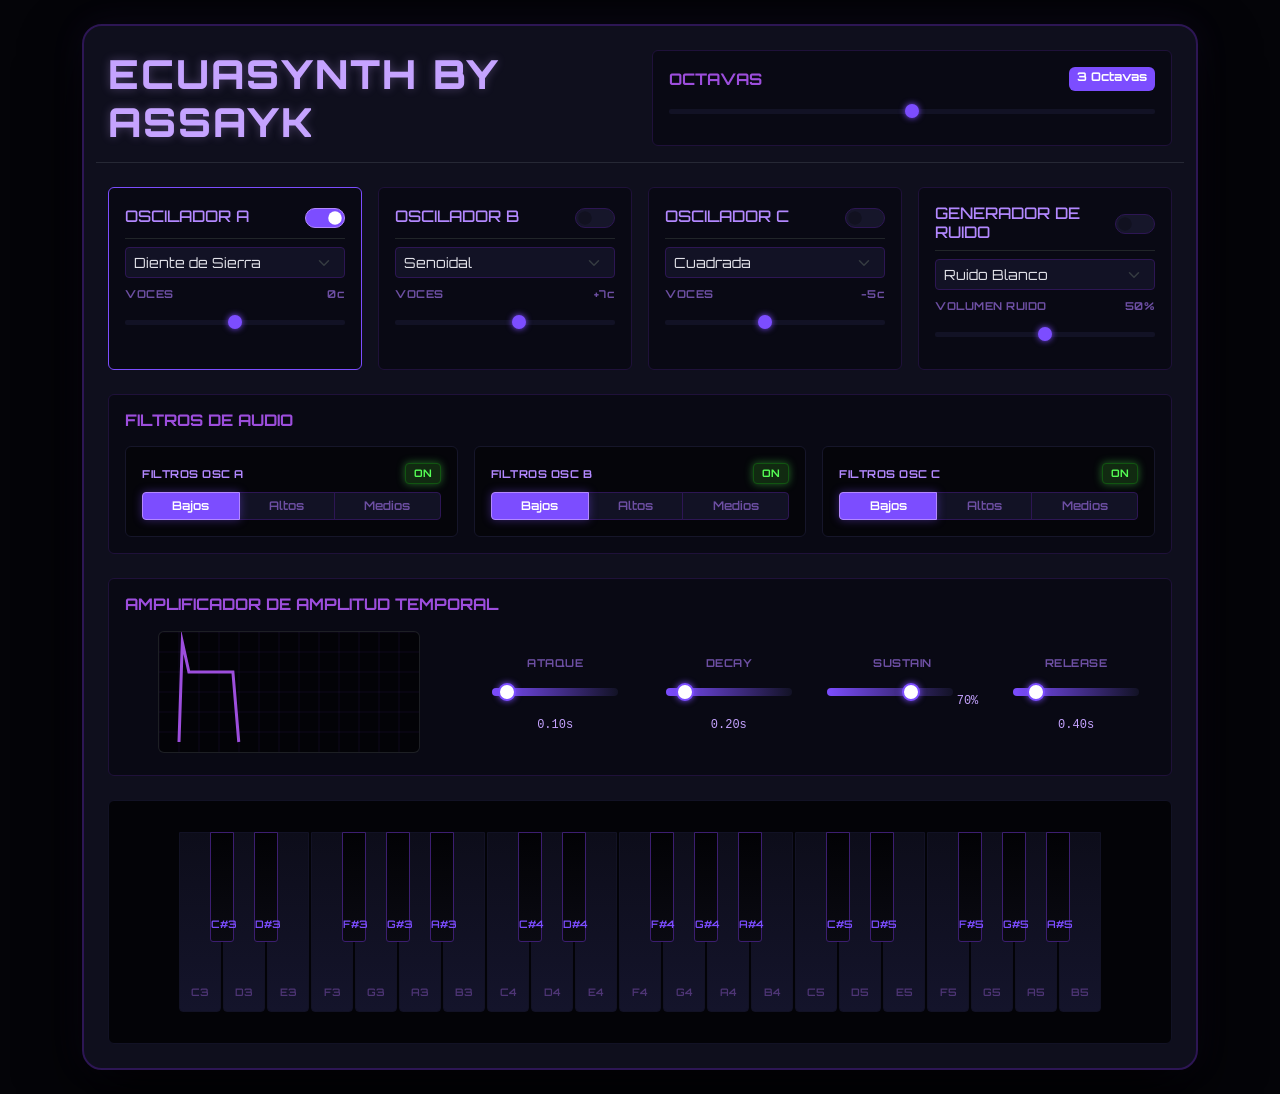
==== index.html @ 2e922043 "Rename main.html to index.html" ====
<!DOCTYPE html>
<html lang="es">
<head>
    <meta charset="UTF-8">
    <meta name="viewport" content="width=device-width, initial-scale=1.0">
    <title>Sintetizador Cyber-Synth Modular Pro</title>
    <link href="https://cdn.jsdelivr.net/npm/bootstrap@5.3.2/dist/css/bootstrap.min.css" rel="stylesheet">
    <link href="https://fonts.googleapis.com/css2?family=Orbitron:wght@400;600;800&display=swap" rel="stylesheet">
    <link rel="stylesheet" href="styles.css">
    <script src="script.js" defer></script>
</head>
<body>

    <div class="container my-4">
        <div class="synth-master-panel p-4">
            
            <header class="row align-items-center mb-4 pb-3 border-bottom border-secondary border-opacity-25">
                <div class="col-md-6 text-center text-md-start">
                    <h1 class="synth-title m-0">ECUASYNTH BY ASSAYK</h1>
                </div>
                <div class="col-md-6 mt-3 mt-md-0">
                    <div class="octave-selector-box p-3 rounded">
                        <label for="octaveSlider" class="form-label text-purple fw-bold d-flex justify-content-between">
                            <span>OCTAVAS</span>
                            <span id="octaveDisplay" class="badge bg-purple">3 Octavas</span>
                        </label>
                        <input type="range" class="form-range custom-slider" id="octaveSlider" min="1" max="5" value="3" step="1">
                    </div>
                </div>
            </header>

            <div class="row g-3 mb-4">
                <div class="col-xl-3 col-md-6">
                    <div class="osc-section p-3 rounded h-100 active" id="section-A">
                        <div class="d-flex justify-content-between align-items-center mb-2 pb-2 border-bottom border-dark">
                            <h2 class="h6 text-purple-light m-0">OSCILADOR A</h2>
                            <div class="form-check form-switch custom-switch">
                                <input class="form-check-input" type="checkbox" id="btnToggleA" checked>
                            </div>
                        </div>
                        <div class="mb-2">
                            <select id="waveTypeA" class="form-select form-select-sm custom-select">
                                <option value="sine">Senoidal</option>
                                <option value="triangle">Triangular</option>
                                <option value="sawtooth" selected>Diente de Sierra</option>
                                <option value="square">Cuadrada</option>
                            </select>
                        </div>
                        <div>
                            <label class="form-label text-muted-purple micro-label d-flex justify-content-between">
                                <span>VOCES</span> <span id="detuneDisplayA">0c</span>
                            </label>
                            <input type="range" class="form-range custom-slider" id="detuneSliderA" min="-50" max="50" value="0" step="1">
                        </div>
                    </div>
                </div>

                <div class="col-xl-3 col-md-6">
                    <div class="osc-section p-3 rounded h-100" id="section-B">
                        <div class="d-flex justify-content-between align-items-center mb-2 pb-2 border-bottom border-dark">
                            <h2 class="h6 text-purple-light m-0">OSCILADOR B</h2>
                            <div class="form-check form-switch custom-switch">
                                <input class="form-check-input" type="checkbox" id="btnToggleB">
                            </div>
                        </div>
                        <div class="mb-2">
                            <select id="waveTypeB" class="form-select form-select-sm custom-select">
                                <option value="sine" selected>Senoidal</option>
                                <option value="triangle">Triangular</option>
                                <option value="sawtooth">Diente de Sierra</option>
                                <option value="square">Cuadrada</option>
                            </select>
                        </div>
                        <div>
                            <label class="form-label text-muted-purple micro-label d-flex justify-content-between">
                                <span>VOCES</span> <span id="detuneDisplayB">+7c</span>
                            </label>
                            <input type="range" class="form-range custom-slider" id="detuneSliderB" min="-50" max="50" value="7" step="1">
                        </div>
                    </div>
                </div>

                <div class="col-xl-3 col-md-6">
                    <div class="osc-section p-3 rounded h-100" id="section-C">
                        <div class="d-flex justify-content-between align-items-center mb-2 pb-2 border-bottom border-dark">
                            <h2 class="h6 text-purple-light m-0">OSCILADOR C</h2>
                            <div class="form-check form-switch custom-switch">
                                <input class="form-check-input" type="checkbox" id="btnToggleC">
                            </div>
                        </div>
                        <div class="mb-2">
                            <select id="waveTypeC" class="form-select form-select-sm custom-select">
                                <option value="sine">Senoidal</option>
                                <option value="triangle">Triangular</option>
                                <option value="sawtooth">Diente de Sierra</option>
                                <option value="square" selected>Cuadrada</option>
                            </select>
                        </div>
                        <div>
                            <label class="form-label text-muted-purple micro-label d-flex justify-content-between">
                                <span>VOCES</span> <span id="detuneDisplayC">-5c</span>
                            </label>
                            <input type="range" class="form-range custom-slider" id="detuneSliderC" min="-50" max="50" value="-5" step="1">
                        </div>
                    </div>
                </div>

                <div class="col-xl-3 col-md-6">
                    <div class="osc-section p-3 rounded h-100" id="section-Noise">
                        <div class="d-flex justify-content-between align-items-center mb-2 pb-2 border-bottom border-dark">
                            <h2 class="h6 text-purple-light m-0">GENERADOR DE RUIDO</h2>
                            <div class="form-check form-switch custom-switch">
                                <input class="form-check-input" type="checkbox" id="btnToggleNoise">
                            </div>
                        </div>
                        <div class="mb-2">
                            <select id="noiseType" class="form-select form-select-sm custom-select">
                                <option value="white">Ruido Blanco</option>
                                <option value="pink">Ruido Rosa</option>
                            </select>
                        </div>
                        <div>
                            <label class="form-label text-muted-purple micro-label d-flex justify-content-between">
                                <span>VOLUMEN RUIDO</span> <span id="noiseVolDisplay">50%</span>
                            </label>
                            <input type="range" class="form-range custom-slider" id="noiseVolume" min="0" max="1" value="0.5" step="0.01">
                        </div>
                    </div>
                </div>
            </div>

            <div class="row g-3 mb-4">
                <div class="col-12">
                    <div class="modules-wrapper p-3 rounded">
                        <h3 class="h6 text-purple fw-bold mb-3 text-uppercase letter-spacing-1">Filtros de Audio</h3>
                        <div class="row g-3">
                            <div class="col-md-4">
                                <div class="filter-card p-3 rounded text-center">
                                    <div class="d-flex justify-content-between align-items-center mb-2">
                                        <span class="micro-label text-purple-light">FILTROS OSC A</span>
                                        <button type="button" class="btn btn-xs filter-toggle active" id="pwrFiltroA">ON</button>
                                    </div>
                                    <div class="btn-group w-100" role="group">
                                        <button type="button" class="btn btn-sm btn-filter active" id="fltA-lp">Bajos</button>
                                        <button type="button" class="btn btn-sm btn-filter" id="fltA-hp">Altos</button>
                                        <button type="button" class="btn btn-sm btn-filter" id="fltA-bp">Medios</button>
                                    </div>
                                </div>
                            </div>
                            <div class="col-md-4">
                                <div class="filter-card p-3 rounded text-center">
                                    <div class="d-flex justify-content-between align-items-center mb-2">
                                        <span class="micro-label text-purple-light">FILTROS OSC B</span>
                                        <button type="button" class="btn btn-xs filter-toggle active" id="pwrFiltroB">ON</button>
                                    </div>
                                    <div class="btn-group w-100" role="group">
                                        <button type="button" class="btn btn-sm btn-filter active" id="fltB-lp">Bajos</button>
                                        <button type="button" class="btn btn-sm btn-filter" id="fltB-hp">Altos</button>
                                        <button type="button" class="btn btn-sm btn-filter" id="fltB-bp">Medios</button>
                                    </div>
                                </div>
                            </div>
                            <div class="col-md-4">
                                <div class="filter-card p-3 rounded text-center">
                                    <div class="d-flex justify-content-between align-items-center mb-2">
                                        <span class="micro-label text-purple-light">FILTROS OSC C</span>
                                        <button type="button" class="btn btn-xs filter-toggle active" id="pwrFiltroC">ON</button>
                                    </div>
                                    <div class="btn-group w-100" role="group">
                                        <button type="button" class="btn btn-sm btn-filter active" id="fltC-lp">Bajos</button>
                                        <button type="button" class="btn btn-sm btn-filter" id="fltC-hp">Altos</button>
                                        <button type="button" class="btn btn-sm btn-filter" id="fltC-bp">Medios</button>
                                    </div>
                                </div>
                            </div>
                        </div>
                    </div>
                </div>
            </div>

            <div class="row g-3 mb-4">
                <div class="col-12">
                    <div class="modules-wrapper p-3 rounded">
                        <h3 class="h6 text-purple fw-bold mb-3 text-uppercase letter-spacing-1">Amplificador de Amplitud Temporal</h3>
                        <div class="row align-items-center">
                            <div class="col-md-4 text-center">
                                <canvas id="adsrCanvas" width="260" height="120" class="rounded border border-secondary border-opacity-25 bg-black-synth"></canvas>
                            </div>
                            <div class="col-md-8">
                                <div class="row g-3 text-center">
                                    <div class="col-3">
                                        <label for="adsrAttack" class="micro-label d-block text-muted-purple mb-1">ATAQUE</label>
                                        <input type="range" class="form-range knob-slider" id="adsrAttack" min="0" max="2" value="0.1" step="0.01">
                                        <span id="displayAttack" class="small-val">0.10s</span>
                                    </div>
                                    <div class="col-3">
                                        <label for="adsrDecay" class="micro-label d-block text-muted-purple mb-1">DECAY</label>
                                        <input type="range" class="form-range knob-slider" id="adsrDecay" min="0.01" max="2" value="0.2" step="0.01">
                                        <span id="displayDecay" class="small-val">0.20s</span>
                                    </div>
                                    <div class="col-3">
                                        <label for="adsrSustain" class="micro-label d-block text-muted-purple mb-1">SUSTAIN</label>
                                        <input type="range" class="form-range knob-slider" id="adsrSustain" min="0" max="1" value="0.7" step="0.01">
                                        <span id="displaySustain" class="small-val">70%</span>
                                    </div>
                                    <div class="col-3">
                                        <label for="adsrRelease" class="micro-label d-block text-muted-purple mb-1">RELEASE</label>
                                        <input type="range" class="form-range knob-slider" id="adsrRelease" min="0.01" max="3" value="0.4" step="0.01">
                                        <span id="displayRelease" class="small-val">0.40s</span>
                                    </div>
                                </div>
                            </div>
                        </div>
                    </div>
                </div>
            </div>

            <div class="piano-wrapper p-3 rounded">
                <div id="pianoContainer" class="piano-keys d-flex justify-content-center"></div>
            </div>

        </div>
    </div>

</body>
</html>
---- styles.css ----
body {
    background-color: #040408;
    color: #e2e2e9;
    font-family: 'Orbitron', sans-serif;
}

.synth-master-panel {
    background: #0f0f1d;
    border: 2px solid #2d1654;
    border-radius: 20px;
    box-shadow: 0 25px 60px rgba(0, 0, 0, 0.9), 0 0 35px rgba(124, 77, 255, 0.08);
}

.synth-title {
    color: #c5a3ff;
    letter-spacing: 2px;
    font-weight: 800;
    text-shadow: 0 0 10px rgba(197, 163, 255, 0.3);
}

.octave-selector-box, .osc-section, .modules-wrapper {
    background-color: #090914;
    border: 1px solid #1f113a;
}

.osc-section { transition: border-color 0.3s; }
.osc-section.active { border-color: #7c4dff; }

.text-purple { color: #9d4edd; }
.text-purple-light { color: #b388ff; }
.text-muted-purple { color: #6d4fa3; }
.bg-purple { background-color: #7c4dff; }

.micro-label { font-size: 0.68rem; font-weight: bold; letter-spacing: 0.5px; }
.small-val { font-size: 0.75rem; color: #c5a3ff; font-family: monospace; }

.custom-select {
    background-color: #121225;
    color: #e2e2e9;
    border: 1px solid #2d1654;
}

.custom-slider::-webkit-slider-runnable-track { background: #121225; height: 5px; border-radius: 2px; }
.custom-slider::-webkit-slider-thumb { background: #7c4dff; box-shadow: 0 0 6px #7c4dff; margin-top: -5px; height: 14px; width: 14px; }

.custom-switch .form-check-input { background-color: #16162a; border-color: #2d1654; height: 20px; width: 40px; }
.custom-switch .form-check-input:checked { background-color: #7c4dff; border-color: #b388ff; }

.filter-card { background-color: #05050a; border: 1px solid #16162a; }
.btn-filter {
    background-color: #121225;
    color: #6d4fa3;
    border: 1px solid #2d1654;
    font-weight: 600;
    font-size: 0.75rem;
}
.btn-filter:hover { background-color: #1a1a35; color: #b388ff; }
.btn-filter.active {
    background-color: #7c4dff;
    color: #fff;
    border-color: #b388ff;
    box-shadow: 0 0 10px rgba(124, 77, 255, 0.4);
}

/* ESTILO COMPONENTE NUEVO: BOTÓN DE ENCENDIDO/APAGADO DE FILTRO */
.filter-toggle {
    background-color: #2a1111;
    color: #ff5555;
    border: 1px solid #551111;
    font-size: 0.65rem;
    font-weight: bold;
    padding: 2px 8px;
    border-radius: 4px;
    transition: all 0.2s ease;
}
.filter-toggle.active {
    background-color: #112a11;
    color: #55ff55;
    border: 1px solid #115511;
    box-shadow: 0 0 8px rgba(85, 255, 85, 0.4);
}

.bg-black-synth { background-color: #030307; }
.knob-slider {
    -webkit-appearance: none;
    background: transparent;
    width: 80%;
    margin: 5px auto;
}
.knob-slider::-webkit-slider-runnable-track { background: linear-gradient(to right, #7c4dff, #121225); height: 8px; border-radius: 4px; }
.knob-slider::-webkit-slider-thumb { background: #fff; border: 2px solid #7c4dff; height: 18px; width: 18px; border-radius: 50%; cursor: pointer; -webkit-appearance: none; margin-top: -5px; box-shadow: 0 0 6px #7c4dff; }

.piano-wrapper { background-color: #030307; border: 1px solid #121225; overflow-x: auto; }
.piano-keys { position: relative; padding: 15px 0; display: flex; justify-content: center; }
.piano-keys .key { cursor: pointer; user-select: none; position: relative; text-transform: uppercase; list-style: none; transition: all 0.08s ease; }
.piano-keys .white { height: 180px; width: 42px; border-radius: 0 0 4px 4px; border: 1px solid #121225; background: linear-gradient(to bottom, #0d0d1a 0%, #14142b 100%); margin: 0 1px; z-index: 1; }
.piano-keys .white.active { background: linear-gradient(to bottom, #231145 0%, #7c4dff 100%); border-color: #b388ff; box-shadow: 0 0 15px rgba(124, 77, 255, 0.6); }
.piano-keys .black { z-index: 2; width: 24px; height: 110px; margin-left: -12px; margin-right: -12px; border-radius: 0 0 3px 3px; background: linear-gradient(to bottom, #020205, #0a0a12); border: 1px solid #3c1e70; }
.piano-keys .black.active { background: linear-gradient(to bottom, #14042b, #9d4edd); border-color: #c5a3ff; box-shadow: 0 0 12px rgba(157, 78, 221, 0.7); }
.piano-keys .key span { position: absolute; bottom: 10px; width: 100%; left: 0; color: #4e3575; font-size: 0.65rem; font-weight: 600; text-align: center; }
.piano-keys .black span { color: #7c4dff; bottom: 8px; }
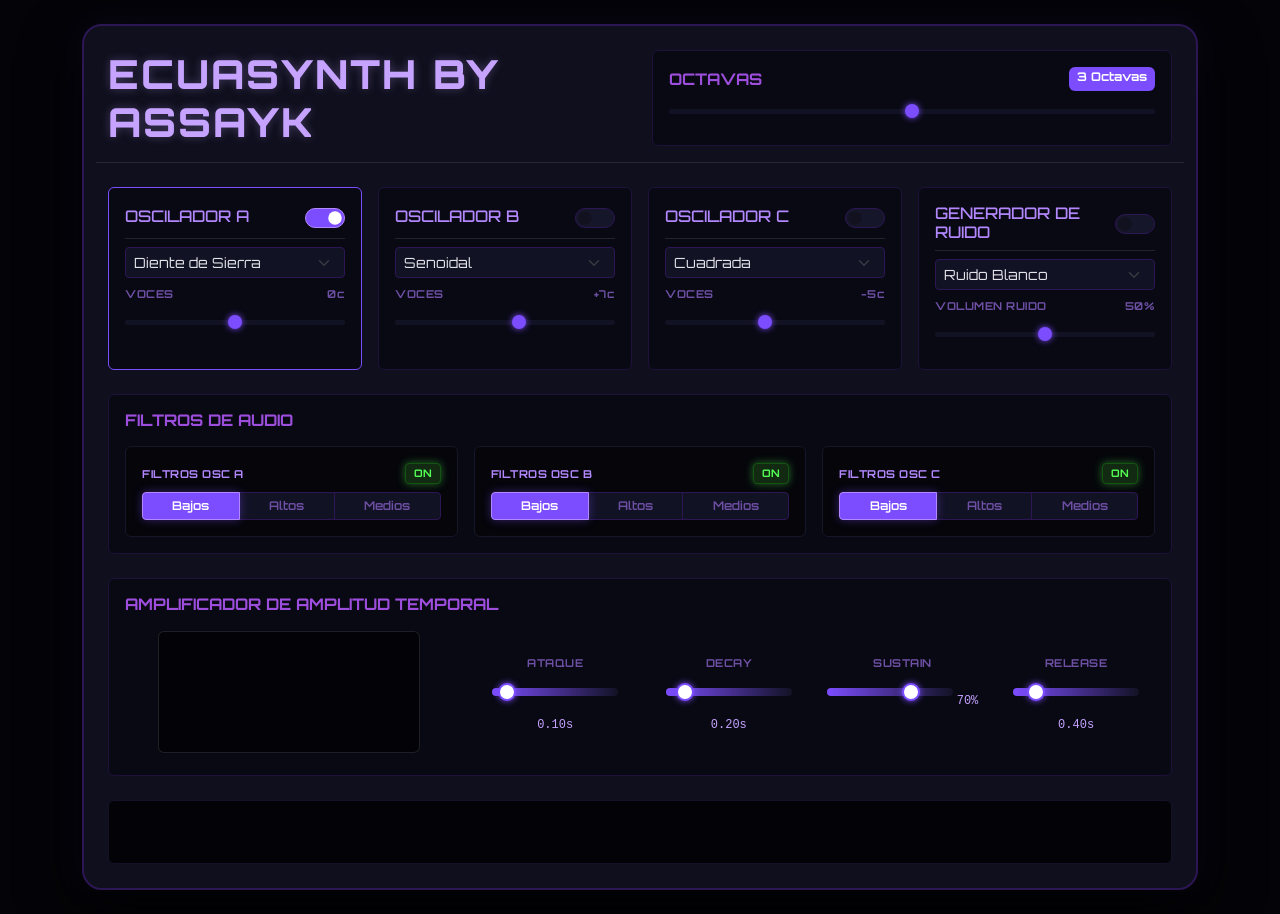
==== commit 552b81a7: "Add files via upload" ====
--- a/index.html
+++ b/index.html
@@ -3,11 +3,15 @@
 <head>
     <meta charset="UTF-8">
     <meta name="viewport" content="width=device-width, initial-scale=1.0">
-    <title>Sintetizador Cyber-Synth Modular Pro</title>
+    <title>Sintetizador Ecuasynth by Assayk</title>
+    
     <link href="https://cdn.jsdelivr.net/npm/bootstrap@5.3.2/dist/css/bootstrap.min.css" rel="stylesheet">
+    
     <link href="https://fonts.googleapis.com/css2?family=Orbitron:wght@400;600;800&display=swap" rel="stylesheet">
-    <link rel="stylesheet" href="styles.css">
-    <script src="script.js" defer></script>
+    
+    <link rel="stylesheet" href="css/main.css">
+    
+    <script src="js/main.js" type="module" defer></script>
 </head>
 <body>
 
@@ -223,4 +227,4 @@
     </div>
 
 </body>
-</html>
+</html>
--- a/css/main.css
+++ b/css/main.css
@@ -0,0 +1,5 @@
+/* Orquestador Central de Estilos */
+@import "modules/variables.css";
+@import "modules/layout.css";
+@import "modules/components.css";
+@import "modules/piano.css";
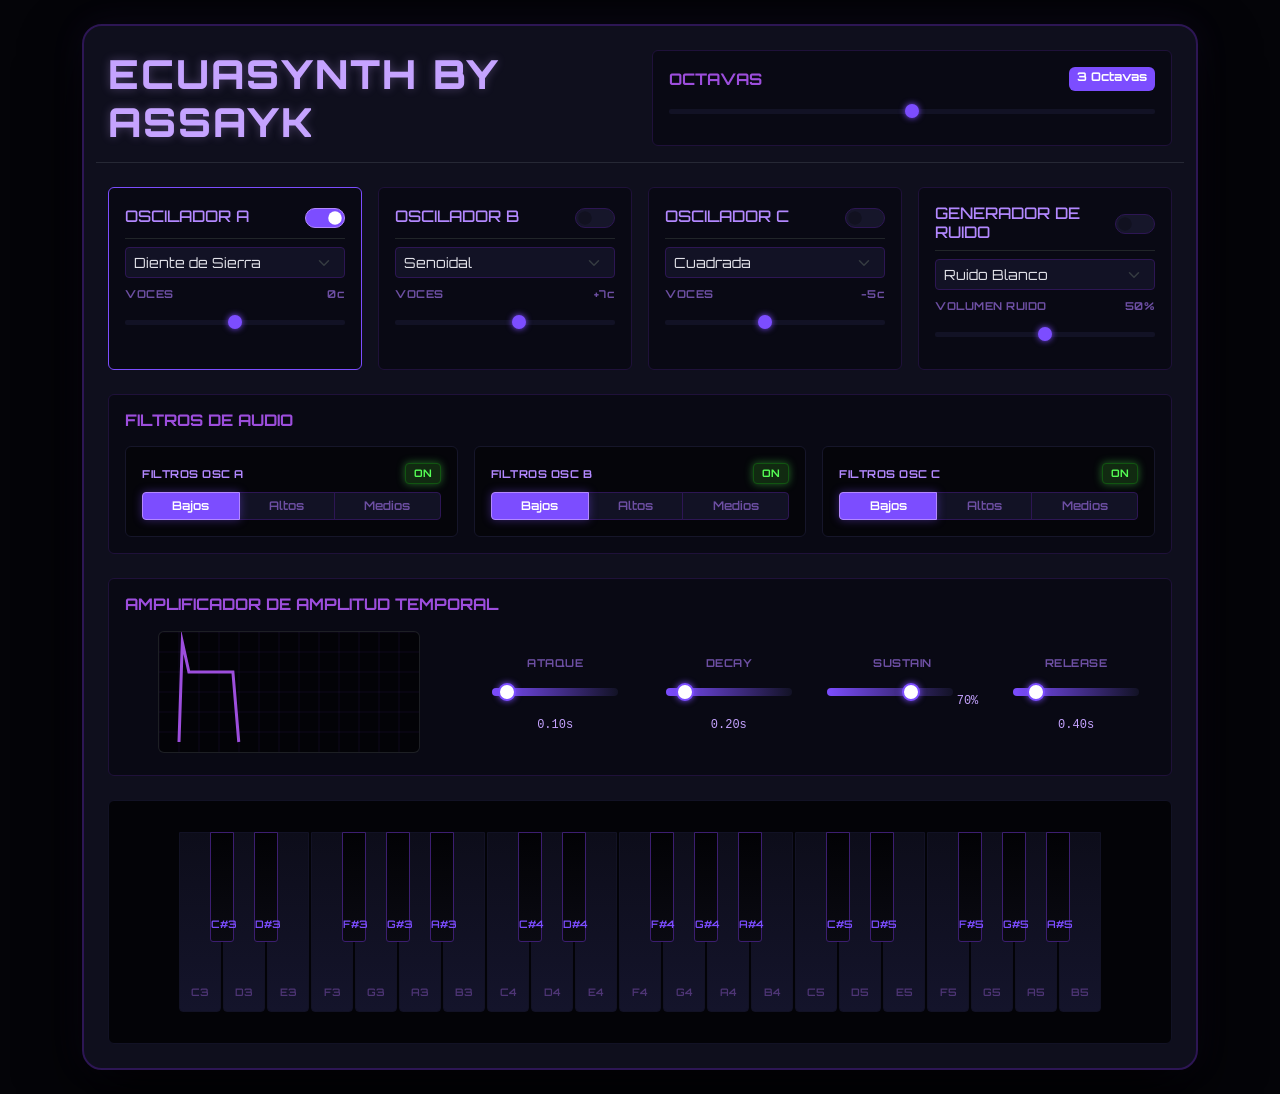
==== commit 4f300e5d: "Add files via upload" ====
--- a/index.html
+++ b/index.html
@@ -3,15 +3,11 @@
 <head>
     <meta charset="UTF-8">
     <meta name="viewport" content="width=device-width, initial-scale=1.0">
-    <title>Sintetizador Ecuasynth by Assayk</title>
-    
+    <title>Sintetizador Cyber-Synth Modular Pro</title>
     <link href="https://cdn.jsdelivr.net/npm/bootstrap@5.3.2/dist/css/bootstrap.min.css" rel="stylesheet">
-    
     <link href="https://fonts.googleapis.com/css2?family=Orbitron:wght@400;600;800&display=swap" rel="stylesheet">
-    
-    <link rel="stylesheet" href="css/main.css">
-    
-    <script src="js/main.js" type="module" defer></script>
+    <link rel="stylesheet" href="styles.css">
+    <script src="script.js" defer></script>
 </head>
 <body>
 
@@ -227,4 +223,4 @@
     </div>
 
 </body>
-</html>+</html>
--- a/styles.css
+++ b/styles.css
@@ -0,0 +1,101 @@
+body {
+    background-color: #040408;
+    color: #e2e2e9;
+    font-family: 'Orbitron', sans-serif;
+}
+
+.synth-master-panel {
+    background: #0f0f1d;
+    border: 2px solid #2d1654;
+    border-radius: 20px;
+    box-shadow: 0 25px 60px rgba(0, 0, 0, 0.9), 0 0 35px rgba(124, 77, 255, 0.08);
+}
+
+.synth-title {
+    color: #c5a3ff;
+    letter-spacing: 2px;
+    font-weight: 800;
+    text-shadow: 0 0 10px rgba(197, 163, 255, 0.3);
+}
+
+.octave-selector-box, .osc-section, .modules-wrapper {
+    background-color: #090914;
+    border: 1px solid #1f113a;
+}
+
+.osc-section { transition: border-color 0.3s; }
+.osc-section.active { border-color: #7c4dff; }
+
+.text-purple { color: #9d4edd; }
+.text-purple-light { color: #b388ff; }
+.text-muted-purple { color: #6d4fa3; }
+.bg-purple { background-color: #7c4dff; }
+
+.micro-label { font-size: 0.68rem; font-weight: bold; letter-spacing: 0.5px; }
+.small-val { font-size: 0.75rem; color: #c5a3ff; font-family: monospace; }
+
+.custom-select {
+    background-color: #121225;
+    color: #e2e2e9;
+    border: 1px solid #2d1654;
+}
+
+.custom-slider::-webkit-slider-runnable-track { background: #121225; height: 5px; border-radius: 2px; }
+.custom-slider::-webkit-slider-thumb { background: #7c4dff; box-shadow: 0 0 6px #7c4dff; margin-top: -5px; height: 14px; width: 14px; }
+
+.custom-switch .form-check-input { background-color: #16162a; border-color: #2d1654; height: 20px; width: 40px; }
+.custom-switch .form-check-input:checked { background-color: #7c4dff; border-color: #b388ff; }
+
+.filter-card { background-color: #05050a; border: 1px solid #16162a; }
+.btn-filter {
+    background-color: #121225;
+    color: #6d4fa3;
+    border: 1px solid #2d1654;
+    font-weight: 600;
+    font-size: 0.75rem;
+}
+.btn-filter:hover { background-color: #1a1a35; color: #b388ff; }
+.btn-filter.active {
+    background-color: #7c4dff;
+    color: #fff;
+    border-color: #b388ff;
+    box-shadow: 0 0 10px rgba(124, 77, 255, 0.4);
+}
+
+/* ESTILO COMPONENTE NUEVO: BOTÓN DE ENCENDIDO/APAGADO DE FILTRO */
+.filter-toggle {
+    background-color: #2a1111;
+    color: #ff5555;
+    border: 1px solid #551111;
+    font-size: 0.65rem;
+    font-weight: bold;
+    padding: 2px 8px;
+    border-radius: 4px;
+    transition: all 0.2s ease;
+}
+.filter-toggle.active {
+    background-color: #112a11;
+    color: #55ff55;
+    border: 1px solid #115511;
+    box-shadow: 0 0 8px rgba(85, 255, 85, 0.4);
+}
+
+.bg-black-synth { background-color: #030307; }
+.knob-slider {
+    -webkit-appearance: none;
+    background: transparent;
+    width: 80%;
+    margin: 5px auto;
+}
+.knob-slider::-webkit-slider-runnable-track { background: linear-gradient(to right, #7c4dff, #121225); height: 8px; border-radius: 4px; }
+.knob-slider::-webkit-slider-thumb { background: #fff; border: 2px solid #7c4dff; height: 18px; width: 18px; border-radius: 50%; cursor: pointer; -webkit-appearance: none; margin-top: -5px; box-shadow: 0 0 6px #7c4dff; }
+
+.piano-wrapper { background-color: #030307; border: 1px solid #121225; overflow-x: auto; }
+.piano-keys { position: relative; padding: 15px 0; display: flex; justify-content: center; }
+.piano-keys .key { cursor: pointer; user-select: none; position: relative; text-transform: uppercase; list-style: none; transition: all 0.08s ease; }
+.piano-keys .white { height: 180px; width: 42px; border-radius: 0 0 4px 4px; border: 1px solid #121225; background: linear-gradient(to bottom, #0d0d1a 0%, #14142b 100%); margin: 0 1px; z-index: 1; }
+.piano-keys .white.active { background: linear-gradient(to bottom, #231145 0%, #7c4dff 100%); border-color: #b388ff; box-shadow: 0 0 15px rgba(124, 77, 255, 0.6); }
+.piano-keys .black { z-index: 2; width: 24px; height: 110px; margin-left: -12px; margin-right: -12px; border-radius: 0 0 3px 3px; background: linear-gradient(to bottom, #020205, #0a0a12); border: 1px solid #3c1e70; }
+.piano-keys .black.active { background: linear-gradient(to bottom, #14042b, #9d4edd); border-color: #c5a3ff; box-shadow: 0 0 12px rgba(157, 78, 221, 0.7); }
+.piano-keys .key span { position: absolute; bottom: 10px; width: 100%; left: 0; color: #4e3575; font-size: 0.65rem; font-weight: 600; text-align: center; }
+.piano-keys .black span { color: #7c4dff; bottom: 8px; }
